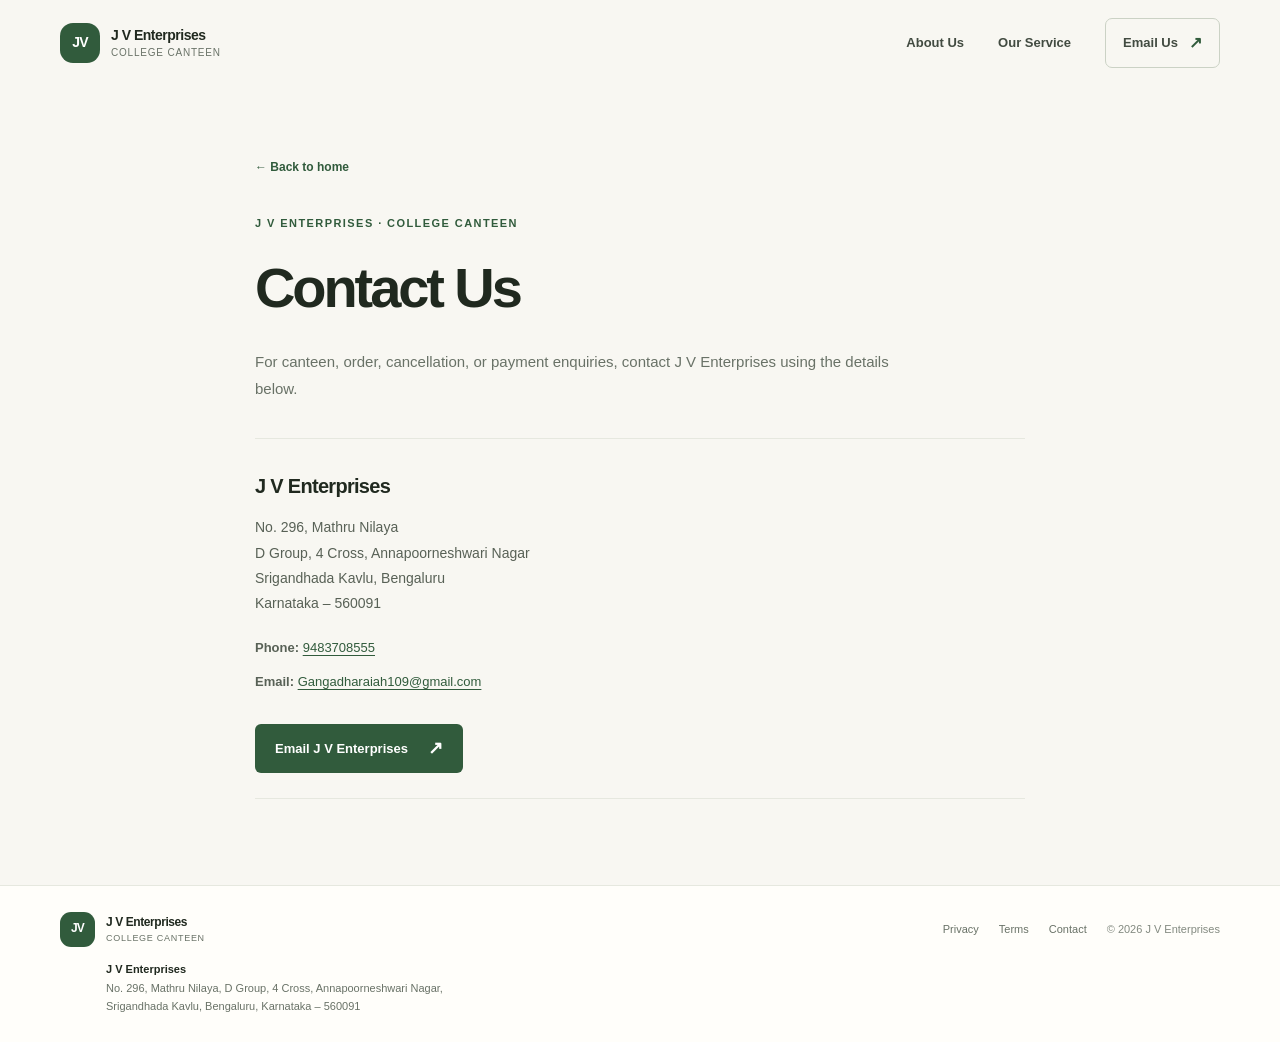
==== contact/index.html @ 30dbd382 "add terms and conditions" ====
<!doctype html>
<html lang="en">
  <head>
    <meta charset="utf-8">
    <meta name="viewport" content="width=device-width, initial-scale=1">
    <meta name="theme-color" content="#f8f7f2">
    <meta name="description" content="Contact J V Enterprises about its college canteen and food orders.">
    <title>Contact Us | J V Enterprises</title>
    <link rel="stylesheet" href="../styles.css">
  </head>
  <body>
    <header class="site-header">
      <div class="container nav-wrap">
        <a class="brand" href="/" aria-label="J V Enterprises home">
          <span class="brand-mark" aria-hidden="true">JV</span>
          <span class="brand-name">J V Enterprises<small>College Canteen</small></span>
        </a>
        <nav class="main-nav" aria-label="Main navigation">
          <a href="/#about">About Us</a>
          <a href="/#service">Our Service</a>
          <a class="nav-cta" href="mailto:Gangadharaiah109@gmail.com">Email Us <span aria-hidden="true">↗</span></a>
        </nav>
      </div>
    </header>

    <main class="policy-main">
      <div class="container">
        <div class="policy-heading">
          <a class="back-link" href="/">← Back to home</a>
          <p class="eyebrow">J V Enterprises · College Canteen</p>
          <h1>Contact Us</h1>
          <p class="policy-lead">For canteen, order, cancellation, or payment enquiries, contact J V Enterprises using the details below.</p>
        </div>
        <section class="policy-section policy-content contact-page-details">
          <h2>J V Enterprises</h2>
          <address>No. 296, Mathru Nilaya<br>D Group, 4 Cross, Annapoorneshwari Nagar<br>Srigandhada Kavlu, Bengaluru<br>Karnataka – 560091</address>
          <p><strong>Phone:</strong> <a class="inline-link" href="tel:9483708555">9483708555</a></p>
          <p><strong>Email:</strong> <a class="inline-link" href="mailto:Gangadharaiah109@gmail.com">Gangadharaiah109@gmail.com</a></p>
          <a class="button button-primary contact-page-cta" href="mailto:Gangadharaiah109@gmail.com">Email J V Enterprises <span aria-hidden="true">↗</span></a>
        </section>
      </div>
    </main>

    <footer class="site-footer">
      <div class="container footer-wrap">
        <div class="footer-identity">
          <a class="brand footer-brand" href="/" aria-label="J V Enterprises home">
            <span class="brand-mark" aria-hidden="true">JV</span>
            <span class="brand-name">J V Enterprises<small>College Canteen</small></span>
          </a>
          <p class="footer-business"><strong>J V Enterprises</strong><br>No. 296, Mathru Nilaya, D Group, 4 Cross, Annapoorneshwari Nagar,<br>Srigandhada Kavlu, Bengaluru, Karnataka – 560091</p>
        </div>
        <nav class="footer-links" aria-label="Footer navigation">
          <a href="/privacy">Privacy</a>
          <a href="/terms">Terms</a>
          <a href="/contact">Contact</a>
          <span>© 2026 J V Enterprises</span>
        </nav>
      </div>
    </footer>
  </body>
</html>
---- styles.css ----
:root {
  color-scheme: light;
  --ink: #20291f;
  --muted: #697267;
  --green: #315b3c;
  --green-dark: #24462e;
  --lime: #dbe8b6;
  --cream: #f8f7f2;
  --paper: #fffefa;
  --line: #e6e8df;
  --serif: Georgia, "Times New Roman", serif;
  --sans: "DM Sans", Arial, sans-serif;
  --display: "Manrope", Arial, sans-serif;
}

* { box-sizing: border-box; }
html { scroll-behavior: smooth; }
body {
  margin: 0;
  background: var(--cream);
  color: var(--ink);
  font-family: var(--sans);
  font-size: 15px;
  line-height: 1.65;
  -webkit-font-smoothing: antialiased;
}
img { display: block; max-width: 100%; }
a { color: inherit; }
.container { width: min(1160px, calc(100% - 48px)); margin-inline: auto; }
.section-pad { padding: 104px 0; }
.site-header { position: relative; z-index: 2; background: var(--cream); }
.nav-wrap { display: flex; align-items: center; justify-content: space-between; min-height: 86px; }
.brand { display: inline-flex; align-items: center; gap: 11px; text-decoration: none; }
.brand-mark { display: grid; width: 40px; height: 40px; place-items: center; border-radius: 13px; background: var(--green); color: white; font-family: var(--display); font-size: 14px; font-weight: 800; letter-spacing: -.06em; }
.brand-name { display: flex; flex-direction: column; font-family: var(--display); font-size: 14px; font-weight: 800; letter-spacing: -.035em; line-height: 1.25; }
.brand-name small { margin-top: 3px; color: var(--muted); font-family: var(--sans); font-size: 10px; font-weight: 500; letter-spacing: .08em; text-transform: uppercase; }
.main-nav { display: flex; align-items: center; gap: 34px; }
.main-nav a { color: #424b41; font-size: 13px; font-weight: 600; text-decoration: none; transition: color .2s ease; }
.main-nav a:hover, .footer-links a:hover { color: var(--green); }
.main-nav .nav-cta { display: inline-flex; align-items: center; gap: 11px; padding: 11px 17px; border: 1px solid #cbd2c5; border-radius: 7px; }
.nav-cta span { color: var(--green); font-size: 16px; }

.hero { overflow: hidden; padding: 48px 0 92px; }
.hero-layout { display: grid; grid-template-columns: .93fr 1.07fr; align-items: center; gap: 68px; }
.hero-copy { padding: 10px 0 20px; }
.eyebrow { margin: 0 0 16px; color: var(--green); font-size: 11px; font-weight: 700; letter-spacing: .13em; text-transform: uppercase; }
.hero .eyebrow { display: flex; align-items: center; gap: 9px; }
.eyebrow-dot { width: 7px; height: 7px; border-radius: 50%; background: #87a35f; }
h1, h2, h3, p { margin-top: 0; }
h1, h2 { font-family: var(--display); letter-spacing: -.055em; }
.hero h1 { max-width: 560px; margin-bottom: 20px; font-size: clamp(44px, 5vw, 66px); font-weight: 700; line-height: 1.09; }
.hero h1 em { color: var(--green); font-family: var(--serif); font-weight: 400; }
.hero-description { max-width: 475px; margin-bottom: 28px; color: var(--muted); font-size: 15px; line-height: 1.8; }
.hero-actions { display: flex; align-items: center; gap: 25px; }
.button { display: inline-flex; align-items: center; justify-content: center; gap: 20px; min-height: 49px; padding: 0 20px; border-radius: 6px; font-size: 13px; font-weight: 700; text-decoration: none; transition: transform .2s ease, background .2s ease; }
.button:hover { transform: translateY(-2px); }
.button-primary { background: var(--green); color: white; }
.button-primary:hover { background: var(--green-dark); }
.button span { font-size: 18px; line-height: 1; }
.text-link { color: var(--ink); font-size: 13px; font-weight: 700; text-decoration: none; }
.text-link span { margin-left: 7px; color: var(--green); }
.hero-note { display: flex; align-items: center; gap: 11px; margin-top: 53px; color: #566052; font-size: 12px; font-weight: 600; }
.note-icon { display: grid; width: 31px; height: 31px; place-items: center; border: 1px solid #d9dfd1; border-radius: 50%; color: var(--green); }
.note-icon svg { width: 16px; height: 16px; }
.hero-visual { position: relative; min-height: 480px; }
.hero-visual > img { position: absolute; inset: 0 13px 0 0; width: calc(100% - 13px); height: 100%; border-radius: 170px 170px 12px 12px; object-fit: cover; }
.hero-visual::before { position: absolute; z-index: 0; top: 22px; right: 0; bottom: -15px; left: 18px; border: 1px solid #d3dacb; border-radius: 170px 170px 12px 12px; content: ""; }
.image-caption { position: absolute; right: 0; bottom: 25px; display: flex; align-items: center; gap: 12px; padding: 14px 20px 14px 14px; border: 1px solid #ebede6; border-radius: 8px; background: var(--paper); box-shadow: 0 12px 35px #27342414; }
.caption-icon { display: grid; width: 35px; height: 35px; place-items: center; border-radius: 50%; background: var(--lime); color: var(--green); font-size: 20px; }
.image-caption strong, .image-caption small { display: block; }
.image-caption strong { font-size: 12px; }
.image-caption small { margin-top: 2px; color: var(--muted); font-size: 11px; }
.visual-decoration { position: absolute; z-index: -1; width: 60px; height: 60px; border: 1px solid #cad5bd; border-radius: 50%; }
.visual-decoration-one { top: 22%; left: -28px; }
.visual-decoration-two { top: 13%; right: 5px; width: 24px; height: 24px; border-color: #b5c79d; background: var(--lime); }

.intro { background: var(--paper); }
.intro-layout { display: grid; grid-template-columns: .95fr 1.05fr; gap: 95px; align-items: start; }
.intro h2, .section-heading h2, .service-copy h2, .student-copy h2, .contact-intro h2 { margin-bottom: 0; font-size: clamp(32px, 4vw, 46px); font-weight: 600; line-height: 1.17; }
.intro h2 { max-width: 420px; }
.intro-copy { padding-top: 26px; color: var(--muted); font-size: 15px; }
.intro-copy p { margin-bottom: 16px; }
.intro-copy p:first-child { color: var(--ink); font-size: 17px; font-weight: 500; }

.steps-section { background: #f1f2ea; }
.section-heading { display: flex; align-items: end; justify-content: space-between; gap: 30px; margin-bottom: 44px; }
.section-heading h2 { font-size: 42px; }
.section-heading > p { max-width: 310px; margin-bottom: 5px; color: var(--muted); font-size: 13px; }
.steps-grid { display: grid; grid-template-columns: repeat(4, 1fr); gap: 15px; }
.step-card { position: relative; min-height: 233px; padding: 27px 23px 24px; border: 1px solid #e2e5da; border-radius: 8px; background: var(--paper); }
.step-number { position: absolute; top: 22px; right: 22px; color: #aab2a2; font-family: var(--display); font-size: 13px; font-weight: 700; }
.step-icon { display: grid; width: 44px; height: 44px; margin-bottom: 24px; place-items: center; border-radius: 50%; background: #eef2e8; color: var(--green); }
.step-icon svg { width: 21px; height: 21px; }
.step-card h3 { margin-bottom: 7px; font-family: var(--display); font-size: 15px; letter-spacing: -.02em; }
.step-card p { margin: 0; color: var(--muted); font-size: 12px; line-height: 1.65; }

.service-section { background: var(--paper); }
.service-layout { display: grid; grid-template-columns: .96fr 1.04fr; align-items: center; gap: 95px; }
.service-art { position: relative; height: 420px; }
.service-art > img { width: 100%; height: 100%; border-radius: 8px; object-fit: cover; }
.service-stamp { position: absolute; right: -28px; bottom: 25px; display: flex; align-items: center; gap: 11px; padding: 14px 17px; border-radius: 7px; background: var(--green); color: white; font-size: 11px; font-weight: 600; line-height: 1.4; }
.service-stamp span:first-child { color: var(--lime); font-size: 24px; }
.service-copy h2 { max-width: 470px; margin-bottom: 18px; }
.service-copy > p:not(.eyebrow) { max-width: 510px; margin-bottom: 24px; color: var(--muted); font-size: 13px; line-height: 1.8; }
.service-features { display: grid; grid-template-columns: 1fr 1fr; gap: 12px 16px; }
.service-features span { display: flex; gap: 9px; align-items: flex-start; color: #424c40; font-size: 12px; }
.service-features b { display: grid; flex: 0 0 17px; width: 17px; height: 17px; place-items: center; border-radius: 50%; background: #edf2e5; color: var(--green); font-size: 10px; }

.student-section { background: #f1f2ea; }
.student-layout { display: grid; grid-template-columns: 1fr 1fr; gap: 92px; align-items: center; }
.student-copy h2 { max-width: 430px; margin-bottom: 18px; }
.student-copy > p:not(.eyebrow) { max-width: 470px; margin-bottom: 26px; color: var(--muted); font-size: 13px; line-height: 1.8; }
.student-list { display: grid; gap: 12px; margin: 0; padding: 0; list-style: none; }
.student-list li { display: flex; align-items: center; gap: 12px; font-size: 12px; font-weight: 600; }
.student-list span { color: #849078; font-family: var(--display); font-size: 10px; }
.student-visual { position: relative; height: 410px; }
.student-visual > img { width: 100%; height: 100%; border-radius: 8px; object-fit: cover; }
.student-quote { position: absolute; right: -24px; bottom: 25px; width: 230px; padding: 18px 20px; border-radius: 7px; background: var(--paper); box-shadow: 0 12px 35px #27342414; }
.student-quote > span { color: #8ca06f; font-family: var(--serif); font-size: 38px; line-height: .75; }
.student-quote p { margin: 7px 0 0; font-family: var(--serif); font-size: 15px; line-height: 1.5; }

.contact-section { padding-top: 84px; padding-bottom: 84px; background: var(--paper); }
.contact-card { display: grid; grid-template-columns: .88fr 1.12fr; gap: 80px; padding: 55px 60px; border-radius: 10px; background: var(--green-dark); color: white; }
.contact-intro .eyebrow { color: #ceddb8; }
.contact-intro h2 { max-width: 340px; margin-bottom: 14px; font-size: 38px; }
.contact-intro > p:not(.eyebrow) { max-width: 330px; margin-bottom: 24px; color: #d0d9cd; font-size: 13px; }
.button-light { background: var(--lime); color: var(--green-dark); }
.button-light:hover { background: #e5efc9; }
.contact-details { display: grid; gap: 22px; align-content: center; }
.contact-item { display: flex; gap: 15px; align-items: flex-start; }
.contact-icon { display: grid; flex: 0 0 34px; width: 34px; height: 34px; place-items: center; border: 1px solid #ffffff35; border-radius: 50%; color: #d8e5c7; font-size: 17px; }
.contact-item h3 { margin: 0 0 4px; color: #ccdac2; font-size: 10px; font-weight: 600; letter-spacing: .08em; text-transform: uppercase; }
.contact-item address, .contact-item a { color: white; font-size: 12px; font-style: normal; line-height: 1.7; text-decoration: none; }
.contact-item a:hover { text-decoration: underline; }
.site-footer { padding: 26px 0; border-top: 1px solid var(--line); background: var(--paper); }
.footer-wrap { display: flex; align-items: center; justify-content: space-between; gap: 24px; }
.footer-brand .brand-mark { width: 35px; height: 35px; border-radius: 11px; font-size: 12px; }
.footer-brand .brand-name { font-size: 12px; }
.footer-brand .brand-name small { font-size: 9px; }
.footer-wrap > p, .footer-links { margin: 0; color: var(--muted); font-size: 11px; }
.footer-links { display: flex; align-items: center; gap: 20px; }
.footer-links a { text-decoration: none; }
.footer-links span { color: #838a80; }
.footer-wrap { align-items: flex-start; }
.footer-identity { max-width: 620px; }
.footer-business { margin: 13px 0 0 46px; color: var(--muted); font-size: 11px; line-height: 1.7; }
.footer-business strong { color: var(--ink); }
.footer-links { flex-wrap: wrap; justify-content: flex-end; padding-top: 8px; }
.inline-link { color: var(--green); text-decoration: underline; text-underline-offset: 3px; }
.terms-updated { margin: 14px 0 0; color: #747d70; font-size: 12px; font-weight: 600; }
.contact-page-details { margin-top: 15px; }
.contact-page-details address { margin-bottom: 20px; color: #586156; font-size: 14px; font-style: normal; line-height: 1.8; }
.contact-page-details p { margin-bottom: 7px; }
.contact-page-cta { margin-top: 19px; }

.policy-main { min-height: calc(100vh - 150px); padding: 58px 0 86px; background: var(--cream); }
.policy-heading { max-width: 770px; margin: 0 auto; padding: 10px 0 36px; border-bottom: 1px solid var(--line); }
.back-link { display: inline-block; margin-bottom: 36px; color: var(--green); font-size: 12px; font-weight: 600; text-decoration: none; }
.policy-heading .eyebrow { margin-bottom: 10px; }
.policy-heading h1 { margin-bottom: 14px; font-size: clamp(40px, 6vw, 56px); font-weight: 650; }
.policy-lead { max-width: 680px; margin: 0; color: var(--muted); font-size: 15px; line-height: 1.8; }
.policy-content { max-width: 770px; margin: 0 auto; }
.policy-section { padding: 31px 0 25px; border-bottom: 1px solid var(--line); }
.policy-section h2 { margin-bottom: 12px; font-size: 20px; font-weight: 700; letter-spacing: -.035em; }
.policy-section p, .policy-section li { color: #586156; font-size: 13px; line-height: 1.8; }
.policy-section p { margin-bottom: 11px; }
.policy-section ul { display: grid; gap: 6px; margin: 11px 0 15px; padding-left: 20px; }
.policy-section li::marker { color: #7d9363; }
.policy-contact { display: grid; justify-items: start; gap: 5px; margin-top: 14px; color: #586156; font-size: 13px; line-height: 1.65; }
.policy-contact strong { color: var(--ink); }
.policy-contact address { margin-bottom: 4px; font-style: normal; }
.policy-contact a { color: var(--green); text-decoration: none; }
.policy-contact a:hover { text-decoration: underline; }
.policy-note { max-width: 770px; margin: 25px auto 0; color: #7b8378; font-size: 11px; }

@media (max-width: 900px) {
  .hero-layout { gap: 38px; }
  .hero-visual { min-height: 400px; }
  .intro-layout, .service-layout, .student-layout { gap: 55px; }
  .steps-grid { grid-template-columns: repeat(2, 1fr); }
  .contact-card { gap: 40px; padding: 45px; }
}
@media (max-width: 680px) {
  .container { width: min(100% - 36px, 500px); }
  .section-pad { padding: 72px 0; }
  .nav-wrap { min-height: 72px; }
  .main-nav { gap: 14px; }
  .main-nav a:not(.nav-cta) { display: none; }
  .main-nav .nav-cta { padding: 9px 12px; font-size: 12px; }
  .hero { padding: 32px 0 68px; }
  .hero-layout, .intro-layout, .service-layout, .student-layout { grid-template-columns: 1fr; gap: 37px; }
  .hero h1 { max-width: 500px; font-size: clamp(42px, 12vw, 59px); }
  .hero-description { font-size: 14px; }
  .hero-note { margin-top: 32px; }
  .hero-visual { min-height: 390px; margin: 0 8px 0 5px; }
  .hero-visual > img { border-radius: 145px 145px 10px 10px; }
  .hero-visual::before { border-radius: 145px 145px 10px 10px; }
  .intro h2, .service-copy h2, .student-copy h2 { font-size: 36px; }
  .intro-copy { padding-top: 0; }
  .section-heading { display: block; }
  .section-heading h2 { font-size: 36px; }
  .section-heading > p { margin-top: 15px; }
  .steps-grid { gap: 10px; }
  .step-card { min-height: 220px; padding: 22px 16px; }
  .step-number { top: 17px; right: 15px; }
  .service-art { height: 330px; margin-right: 12px; }
  .service-features { gap: 11px; }
  .student-visual { height: 330px; margin-right: 10px; }
  .student-quote { right: -10px; bottom: 15px; width: 205px; }
  .contact-section { padding: 60px 0; }
  .contact-card { grid-template-columns: 1fr; gap: 38px; padding: 34px 25px; }
  .contact-intro h2 { font-size: 34px; }
  .footer-wrap { flex-wrap: wrap; }
  .footer-identity { flex-basis: 100%; }
  .footer-business { margin-left: 46px; }
  .footer-links { justify-content: flex-start; margin-left: 46px; gap: 14px; font-size: 10px; }
  .policy-main { padding: 38px 0 65px; }
  .back-link { margin-bottom: 27px; }
  .policy-heading { padding-bottom: 28px; }
  .policy-section { padding: 25px 0 20px; }
}
@media (max-width: 390px) {
  .hero-actions { gap: 17px; }
  .button { gap: 12px; padding-inline: 15px; }
  .text-link { font-size: 12px; }
  .service-features { grid-template-columns: 1fr; }
  .footer-links { flex-basis: 100%; margin-left: 46px; }
}
@media (prefers-reduced-motion: reduce) {
  *, *::before, *::after { scroll-behavior: auto !important; transition-duration: .01ms !important; }
}
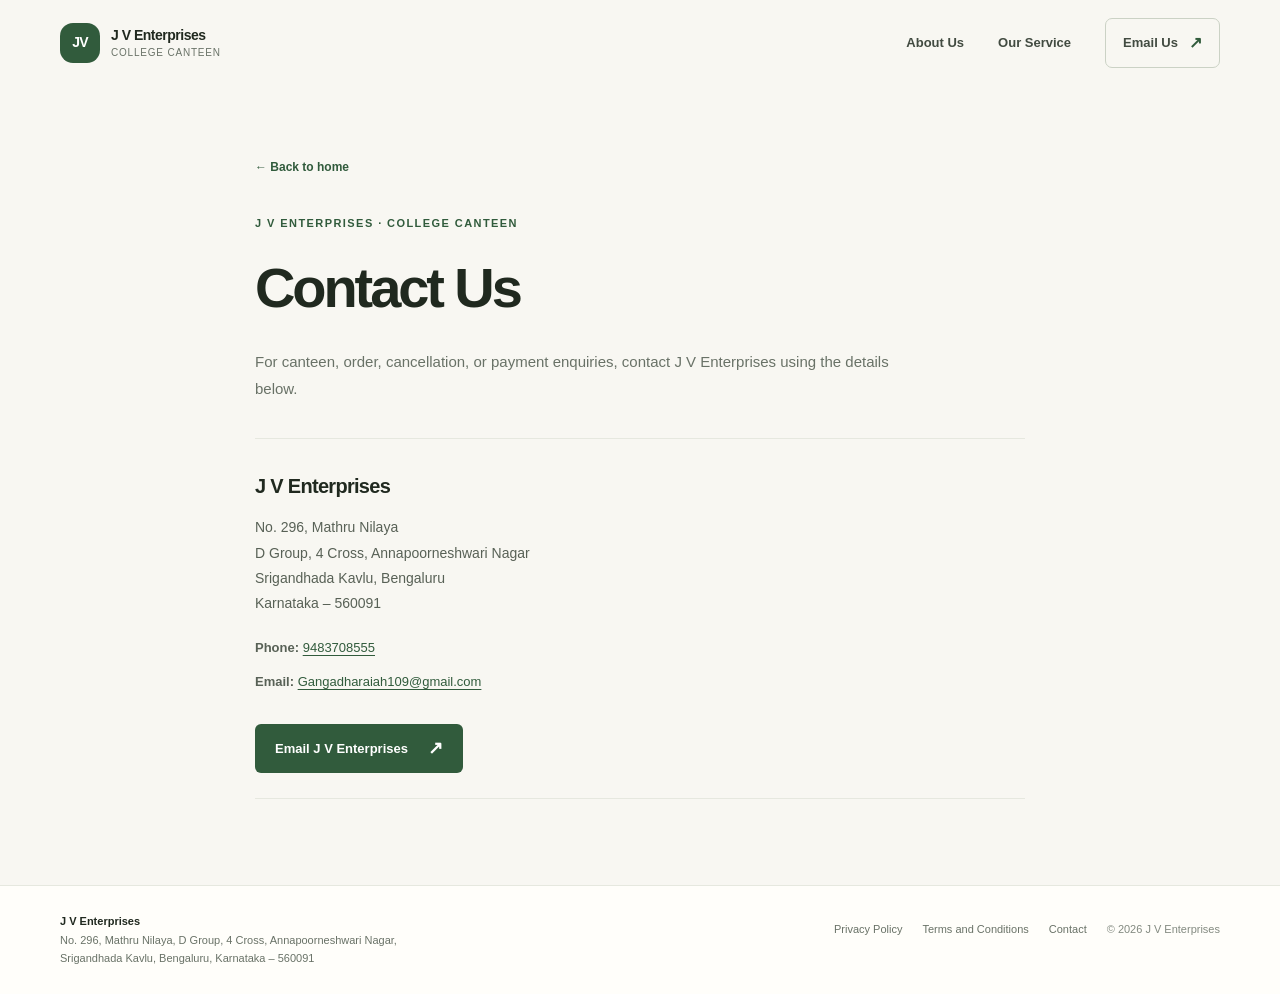
==== commit d8a6994a: "conditions etc" ====
--- a/contact/index.html
+++ b/contact/index.html
@@ -44,15 +44,11 @@
     <footer class="site-footer">
       <div class="container footer-wrap">
         <div class="footer-identity">
-          <a class="brand footer-brand" href="/" aria-label="J V Enterprises home">
-            <span class="brand-mark" aria-hidden="true">JV</span>
-            <span class="brand-name">J V Enterprises<small>College Canteen</small></span>
-          </a>
           <p class="footer-business"><strong>J V Enterprises</strong><br>No. 296, Mathru Nilaya, D Group, 4 Cross, Annapoorneshwari Nagar,<br>Srigandhada Kavlu, Bengaluru, Karnataka – 560091</p>
         </div>
         <nav class="footer-links" aria-label="Footer navigation">
-          <a href="/privacy">Privacy</a>
-          <a href="/terms">Terms</a>
+          <a href="/privacy">Privacy Policy</a>
+          <a href="/terms">Terms and Conditions</a>
           <a href="/contact">Contact</a>
           <span>© 2026 J V Enterprises</span>
         </nav>
--- a/styles.css
+++ b/styles.css
@@ -134,16 +134,13 @@
 .contact-item a:hover { text-decoration: underline; }
 .site-footer { padding: 26px 0; border-top: 1px solid var(--line); background: var(--paper); }
 .footer-wrap { display: flex; align-items: center; justify-content: space-between; gap: 24px; }
-.footer-brand .brand-mark { width: 35px; height: 35px; border-radius: 11px; font-size: 12px; }
-.footer-brand .brand-name { font-size: 12px; }
-.footer-brand .brand-name small { font-size: 9px; }
 .footer-wrap > p, .footer-links { margin: 0; color: var(--muted); font-size: 11px; }
 .footer-links { display: flex; align-items: center; gap: 20px; }
 .footer-links a { text-decoration: none; }
 .footer-links span { color: #838a80; }
 .footer-wrap { align-items: flex-start; }
 .footer-identity { max-width: 620px; }
-.footer-business { margin: 13px 0 0 46px; color: var(--muted); font-size: 11px; line-height: 1.7; }
+.footer-business { margin: 0; color: var(--muted); font-size: 11px; line-height: 1.7; }
 .footer-business strong { color: var(--ink); }
 .footer-links { flex-wrap: wrap; justify-content: flex-end; padding-top: 8px; }
 .inline-link { color: var(--green); text-decoration: underline; text-underline-offset: 3px; }
@@ -212,8 +209,7 @@
   .contact-intro h2 { font-size: 34px; }
   .footer-wrap { flex-wrap: wrap; }
   .footer-identity { flex-basis: 100%; }
-  .footer-business { margin-left: 46px; }
-  .footer-links { justify-content: flex-start; margin-left: 46px; gap: 14px; font-size: 10px; }
+  .footer-links { justify-content: flex-start; gap: 14px; font-size: 10px; }
   .policy-main { padding: 38px 0 65px; }
   .back-link { margin-bottom: 27px; }
   .policy-heading { padding-bottom: 28px; }
@@ -224,7 +220,7 @@
   .button { gap: 12px; padding-inline: 15px; }
   .text-link { font-size: 12px; }
   .service-features { grid-template-columns: 1fr; }
-  .footer-links { flex-basis: 100%; margin-left: 46px; }
+  .footer-links { flex-basis: 100%; }
 }
 @media (prefers-reduced-motion: reduce) {
   *, *::before, *::after { scroll-behavior: auto !important; transition-duration: .01ms !important; }
